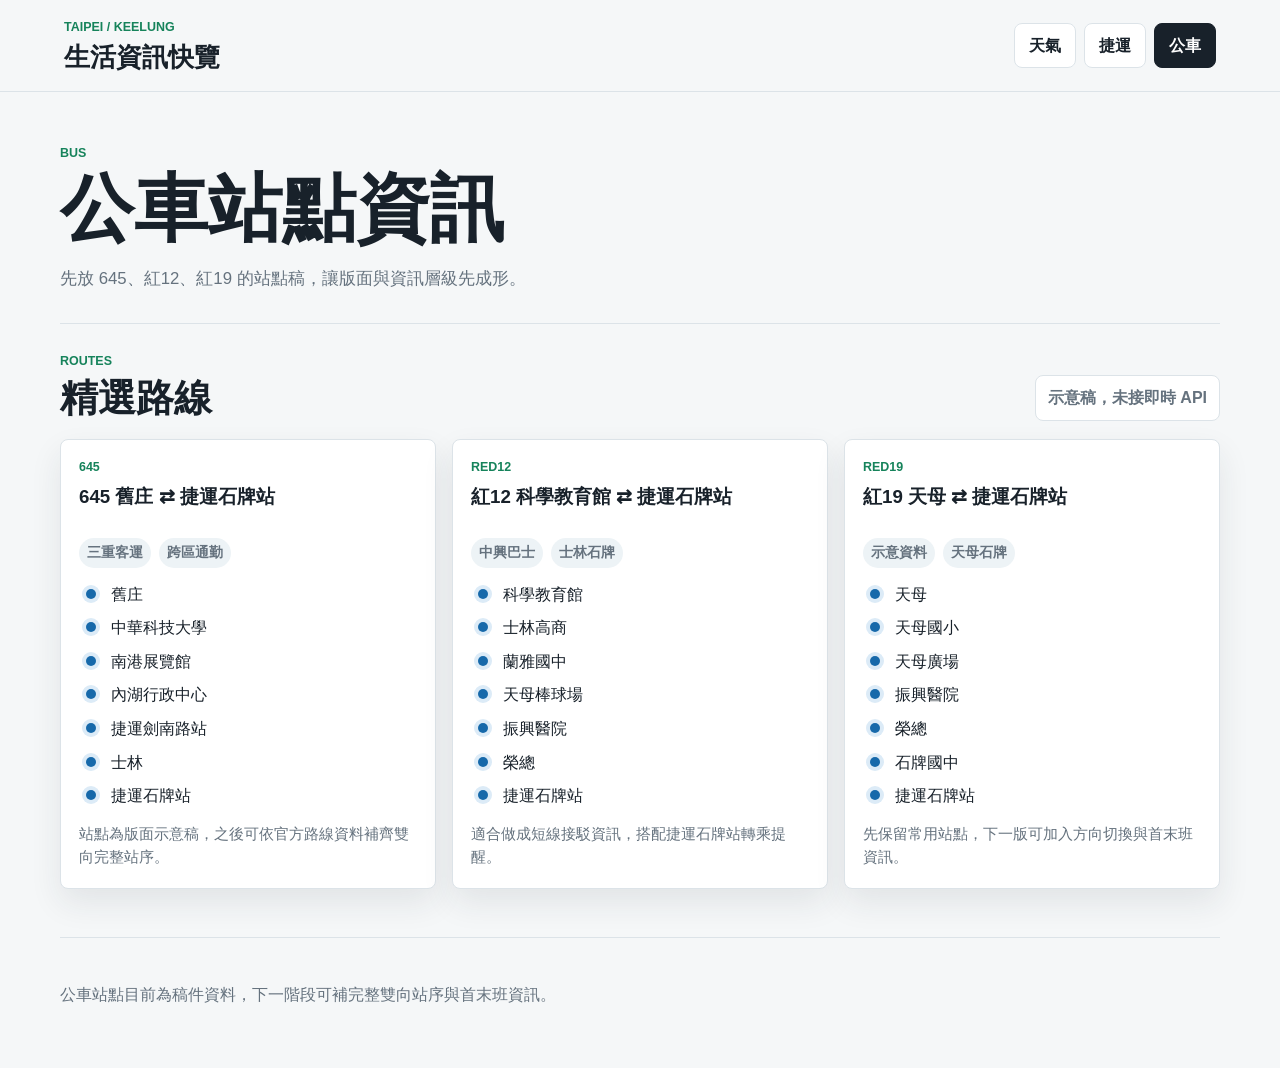
==== bus.html @ 0e31ee4b "新增公車、捷運及天氣資訊頁面，並更新樣式與腳本以支援動態內容" ====
<!doctype html>
<html lang="zh-Hant">
  <head>
    <meta charset="UTF-8" />
    <meta name="viewport" content="width=device-width, initial-scale=1.0" />
    <title>公車站點｜台北基隆生活資訊</title>
    <link rel="stylesheet" href="styles.css" />
  </head>
  <body>
    <header class="topbar">
      <a class="brand" href="index.html">
        <p class="eyebrow">Taipei / Keelung</p>
        <h1>生活資訊快覽</h1>
      </a>
      <nav class="section-nav" aria-label="主要頁面">
        <a href="weather.html">天氣</a>
        <a href="metro.html">捷運</a>
        <a class="active" href="bus.html">公車</a>
      </nav>
    </header>

    <main>
      <section class="page-intro" aria-labelledby="bus-page-title">
        <p class="eyebrow">Bus</p>
        <h2 id="bus-page-title">公車站點資訊</h2>
        <p>先放 645、紅12、紅19 的站點稿，讓版面與資訊層級先成形。</p>
      </section>

      <section class="section compact" aria-labelledby="bus-title">
        <div class="section-heading">
          <div>
            <p class="eyebrow">Routes</p>
            <h2 id="bus-title">精選路線</h2>
          </div>
          <span class="draft-badge">示意稿，未接即時 API</span>
        </div>
        <div class="bus-grid" id="bus-list"></div>
      </section>
    </main>

    <footer>
      <p>公車站點目前為稿件資料，下一階段可補完整雙向站序與首末班資訊。</p>
    </footer>

    <script src="script.js"></script>
  </body>
</html>
---- styles.css ----
:root {
  --bg: #f5f7f8;
  --panel: #ffffff;
  --text: #18212a;
  --muted: #65727e;
  --border: #dce3e8;
  --blue: #1769aa;
  --green: #16835b;
  --red: #d7333f;
  --amber: #bc7a12;
  --shadow: 0 14px 32px rgba(28, 42, 56, 0.09);
}

* {
  box-sizing: border-box;
}

html {
  scroll-behavior: smooth;
}

body {
  margin: 0;
  background: var(--bg);
  color: var(--text);
  font-family:
    "Noto Sans TC",
    "PingFang TC",
    "Microsoft JhengHei",
    Arial,
    sans-serif;
  line-height: 1.6;
}

a {
  color: inherit;
}

.brand {
  color: inherit;
  text-decoration: none;
}

.topbar {
  position: sticky;
  top: 0;
  z-index: 5;
  display: flex;
  align-items: center;
  justify-content: space-between;
  gap: 24px;
  padding: 18px clamp(20px, 5vw, 64px);
  background: rgba(245, 247, 248, 0.92);
  border-bottom: 1px solid var(--border);
  backdrop-filter: blur(14px);
}

.topbar h1,
.section h2,
.hero h2 {
  margin: 0;
  line-height: 1.2;
}

.topbar h1 {
  font-size: clamp(1.25rem, 2vw, 1.65rem);
}

.eyebrow {
  margin: 0 0 4px;
  color: var(--green);
  font-size: 0.78rem;
  font-weight: 800;
  letter-spacing: 0;
  text-transform: uppercase;
}

.section-nav {
  display: flex;
  gap: 8px;
}

.section-nav a,
.plain-link,
.city-tab {
  min-height: 40px;
  padding: 9px 14px;
  border: 1px solid var(--border);
  border-radius: 8px;
  background: var(--panel);
  color: var(--text);
  font-weight: 700;
  text-decoration: none;
}

.section-nav a.active {
  background: var(--text);
  color: #ffffff;
  border-color: var(--text);
}

main {
  width: min(1160px, calc(100% - 32px));
  margin: 0 auto;
}

.hero {
  display: grid;
  grid-template-columns: minmax(0, 1fr) auto;
  gap: 24px;
  align-items: end;
  padding: 56px 0 36px;
}

.hero h2 {
  max-width: 720px;
  font-size: clamp(2rem, 5vw, 4.2rem);
}

.hero p {
  max-width: 650px;
  margin: 18px 0 0;
  color: var(--muted);
  font-size: 1.05rem;
}

.hero-status {
  display: grid;
  gap: 8px;
  min-width: 220px;
}

.hero-status span,
.draft-badge,
.weather-summary {
  border: 1px solid var(--border);
  border-radius: 8px;
  background: var(--panel);
}

.hero-status span {
  padding: 10px 12px;
  color: var(--muted);
  font-weight: 700;
}

.section {
  padding: 36px 0 48px;
  border-top: 1px solid var(--border);
}

.section.compact {
  padding-top: 28px;
}

.page-intro {
  padding: 52px 0 30px;
}

.page-intro h2 {
  max-width: 760px;
  margin: 0;
  font-size: clamp(2.25rem, 6vw, 4.6rem);
  line-height: 1.12;
}

.page-intro p:not(.eyebrow) {
  max-width: 700px;
  margin: 16px 0 0;
  color: var(--muted);
  font-size: 1.05rem;
}

.section-heading {
  display: flex;
  align-items: end;
  justify-content: space-between;
  gap: 16px;
  margin-bottom: 18px;
}

.section h2 {
  font-size: clamp(1.55rem, 3vw, 2.35rem);
}

.segmented {
  display: flex;
  gap: 6px;
  padding: 4px;
  border: 1px solid var(--border);
  border-radius: 8px;
  background: #e9eef2;
}

.city-tab {
  cursor: pointer;
}

.city-tab.active {
  background: var(--blue);
  color: #ffffff;
  border-color: var(--blue);
}

.weather-summary {
  display: flex;
  align-items: center;
  justify-content: space-between;
  gap: 18px;
  padding: 16px 18px;
  margin-bottom: 16px;
  box-shadow: var(--shadow);
}

.weather-summary strong {
  display: block;
  font-size: 1.2rem;
}

.weather-summary span,
.weather-summary p {
  color: var(--muted);
}

.weather-summary p {
  max-width: 560px;
  margin: 0;
}

.home-grid {
  display: grid;
  grid-template-columns: repeat(3, minmax(0, 1fr));
  gap: 16px;
}

.page-card {
  display: grid;
  align-content: start;
  min-height: 260px;
  padding: 22px;
  border: 1px solid var(--border);
  border-radius: 8px;
  background: var(--panel);
  box-shadow: var(--shadow);
  text-decoration: none;
  transition:
    transform 160ms ease,
    border-color 160ms ease;
}

.page-card:hover {
  transform: translateY(-3px);
  border-color: var(--blue);
}

.page-card h3 {
  margin: 4px 0 10px;
  font-size: clamp(1.45rem, 3vw, 2rem);
  line-height: 1.2;
}

.page-card p:not(.eyebrow) {
  margin: 0;
  color: var(--muted);
}

.page-icon {
  display: block;
  margin-bottom: 24px;
  font-size: 2.3rem;
}

.forecast-grid {
  display: grid;
  grid-template-columns: repeat(7, minmax(128px, 1fr));
  gap: 12px;
  overflow-x: auto;
  padding-bottom: 4px;
}

.forecast-card,
.bus-card,
.metro-panel {
  border: 1px solid var(--border);
  border-radius: 8px;
  background: var(--panel);
  box-shadow: var(--shadow);
}

.forecast-card {
  min-height: 184px;
  padding: 16px;
}

.forecast-card .date {
  color: var(--muted);
  font-size: 0.9rem;
  font-weight: 700;
}

.forecast-card .icon {
  margin: 12px 0 8px;
  font-size: 2rem;
}

.forecast-card h3 {
  margin: 0 0 8px;
  font-size: 1rem;
}

.temp {
  color: var(--red);
  font-size: 1.35rem;
  font-weight: 900;
}

.rain {
  color: var(--blue);
  font-weight: 800;
}

.metro-layout {
  display: grid;
  grid-template-columns: minmax(0, 1fr) 320px;
  gap: 18px;
  align-items: start;
}

.metro-map {
  height: min(72vh, 720px);
  margin: 0;
  overflow: auto;
  border: 1px solid var(--border);
  border-radius: 8px;
  background: #ffffff;
  box-shadow: var(--shadow);
}

.metro-map.large {
  height: min(78vh, 880px);
}

.metro-map img {
  display: block;
  width: 100%;
  min-width: 720px;
  height: auto;
}

.metro-panel {
  padding: 18px;
}

.metro-panel h3,
.bus-card h3 {
  margin: 0 0 12px;
}

.info-list {
  display: grid;
  gap: 12px;
  margin: 0;
  padding: 0;
  list-style: none;
}

.line {
  display: inline-grid;
  place-items: center;
  min-width: 30px;
  height: 24px;
  margin-right: 6px;
  border-radius: 6px;
  color: #ffffff;
  font-size: 0.85rem;
  font-weight: 900;
}

.line.red {
  background: var(--red);
}

.line.blue {
  background: var(--blue);
}

.line.brown {
  background: var(--amber);
}

.line.green {
  background: var(--green);
}

.draft-badge {
  padding: 9px 12px;
  color: var(--muted);
  font-weight: 800;
}

.bus-grid {
  display: grid;
  grid-template-columns: repeat(3, minmax(0, 1fr));
  gap: 16px;
}

.bus-card {
  display: grid;
  gap: 14px;
  padding: 18px;
}

.bus-meta {
  display: flex;
  flex-wrap: wrap;
  gap: 8px;
}

.bus-meta span {
  padding: 4px 8px;
  border-radius: 999px;
  background: #edf3f6;
  color: var(--muted);
  font-size: 0.85rem;
  font-weight: 800;
}

.stop-list {
  display: grid;
  gap: 8px;
  margin: 0;
  padding: 0;
  list-style: none;
}

.stop-list li {
  display: grid;
  grid-template-columns: 24px 1fr;
  gap: 8px;
  align-items: start;
}

.stop-dot {
  width: 10px;
  height: 10px;
  margin: 7px auto 0;
  border-radius: 50%;
  background: var(--blue);
  box-shadow: 0 0 0 4px #dcebf7;
}

.bus-note {
  margin: 0;
  color: var(--muted);
  font-size: 0.92rem;
}

footer {
  width: min(1160px, calc(100% - 32px));
  margin: 0 auto;
  padding: 28px 0 44px;
  color: var(--muted);
  border-top: 1px solid var(--border);
}

@media (max-width: 900px) {
  .topbar,
  .hero,
  .section-heading,
  .weather-summary {
    align-items: stretch;
    flex-direction: column;
  }

  .topbar,
  .section-heading,
  .weather-summary {
    display: flex;
  }

  .hero,
  .metro-layout,
  .home-grid,
  .bus-grid {
    grid-template-columns: 1fr;
  }

  .section-nav {
    overflow-x: auto;
    padding-bottom: 2px;
  }

  .forecast-grid {
    grid-template-columns: repeat(7, 148px);
  }

  .metro-map {
    height: 62vh;
  }
}

@media (max-width: 560px) {
  main,
  footer {
    width: min(100% - 24px, 1160px);
  }

  .topbar {
    padding: 14px 12px;
  }

  .hero {
    padding-top: 34px;
  }

  .section-nav a,
  .plain-link,
  .city-tab {
    padding-inline: 11px;
    font-size: 0.92rem;
  }
}
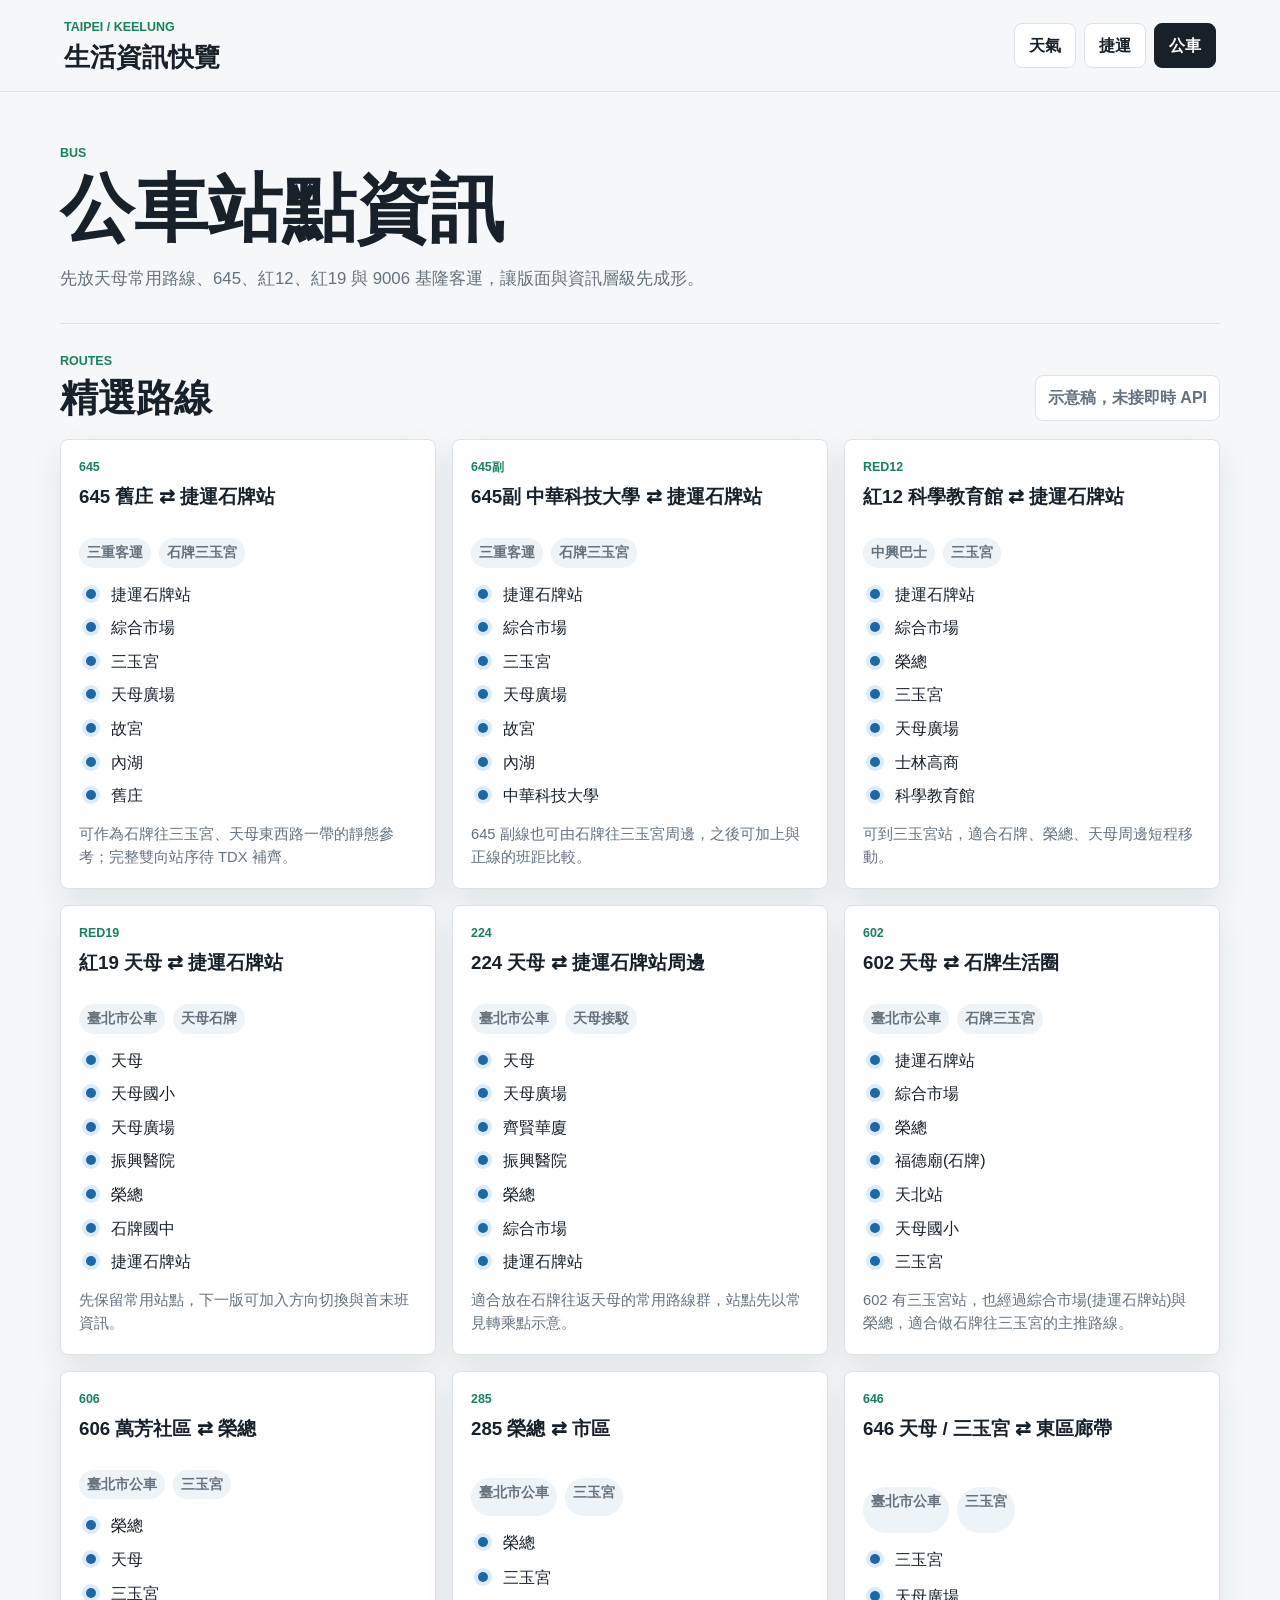
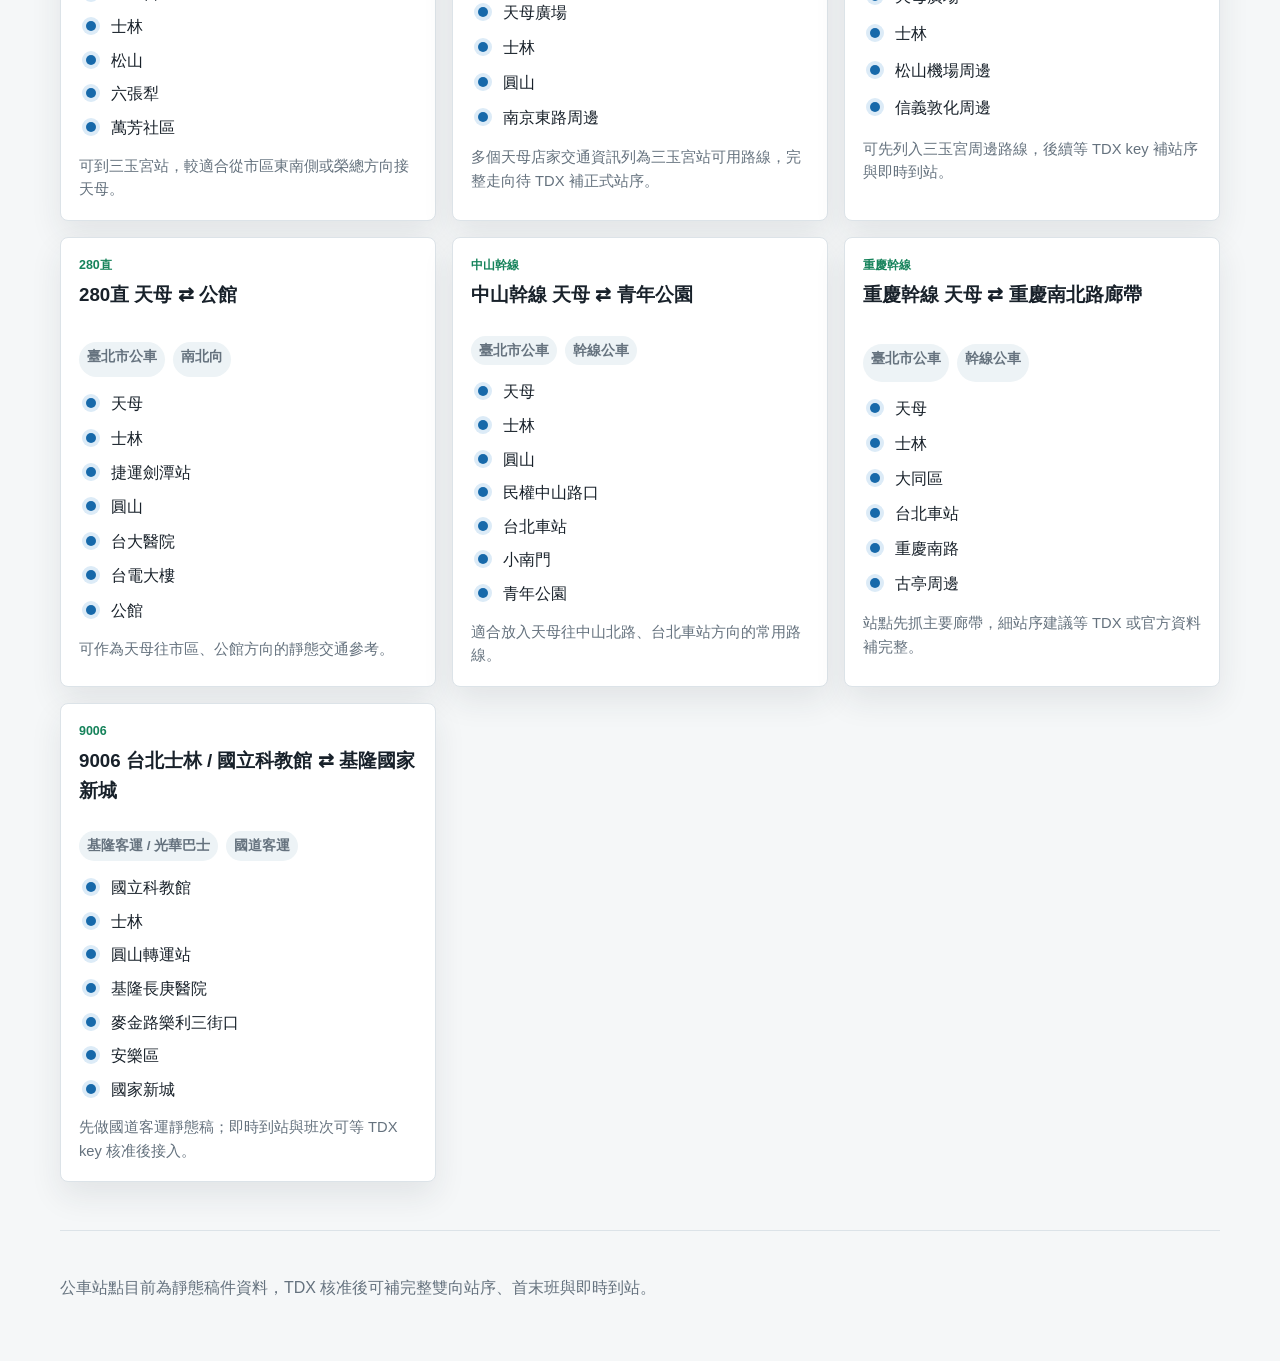
==== commit 13840a45: "新增天氣資料抓取功能，更新 GitHub Actions 工作流程以定時更新天氣資訊，並調整相關頁面內容" ====
--- a/bus.html
+++ b/bus.html
@@ -23,7 +23,7 @@
       <section class="page-intro" aria-labelledby="bus-page-title">
         <p class="eyebrow">Bus</p>
         <h2 id="bus-page-title">公車站點資訊</h2>
-        <p>先放 645、紅12、紅19 的站點稿，讓版面與資訊層級先成形。</p>
+        <p>先放天母常用路線、645、紅12、紅19 與 9006 基隆客運，讓版面與資訊層級先成形。</p>
       </section>
 
       <section class="section compact" aria-labelledby="bus-title">
@@ -39,7 +39,7 @@
     </main>
 
     <footer>
-      <p>公車站點目前為稿件資料，下一階段可補完整雙向站序與首末班資訊。</p>
+      <p>公車站點目前為靜態稿件資料，TDX 核准後可補完整雙向站序、首末班與即時到站。</p>
     </footer>
 
     <script src="script.js"></script>
